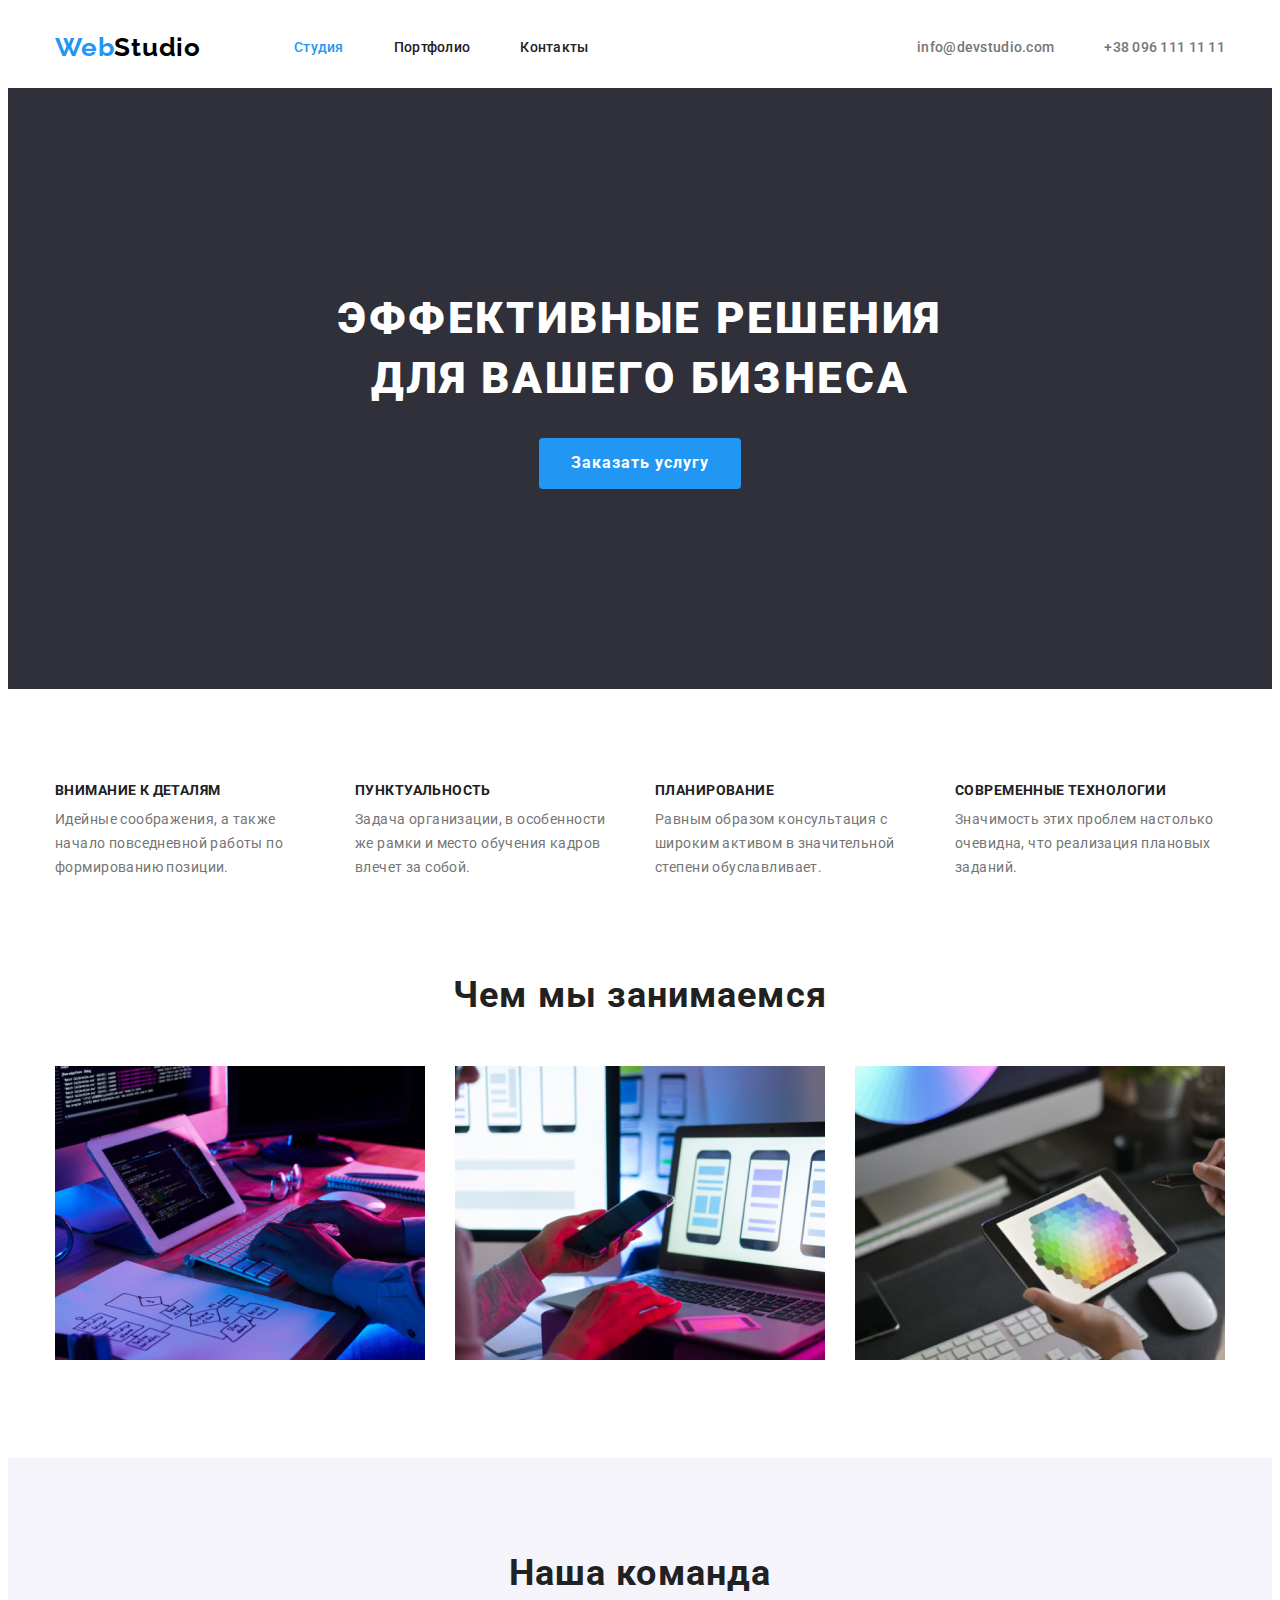
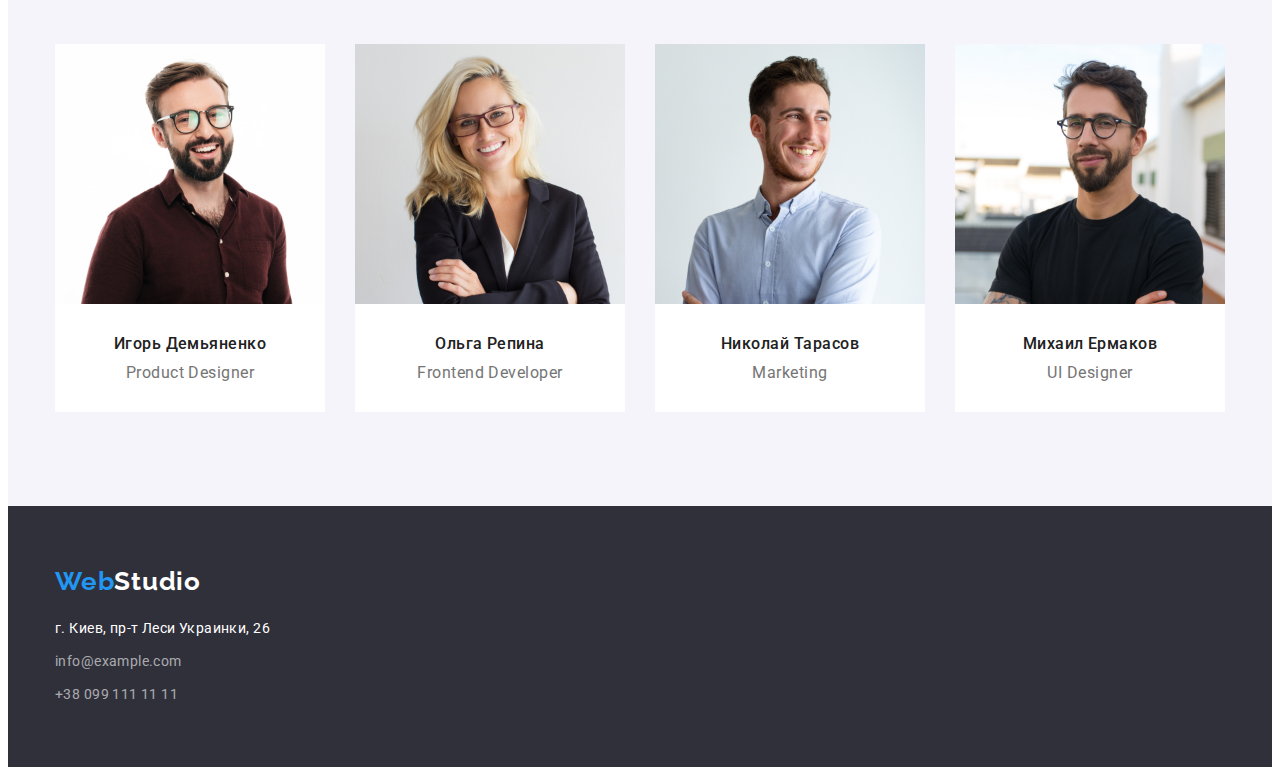
==== index.html @ cf10995a "create hw4" ====
<!DOCTYPE html>
<html lang="ru">
  <head>
    <meta charset="UTF-8" />
    <meta http-equiv="X-UA-Compatible" content="IE=edge" />
    <meta name="viewport" content="width=he, initial-scale=1.0" />
    <title>Document</title>
    <link rel="preconnect" href="https://fonts.googleapis.com" />
    <link rel="preconnect" href="https://fonts.gstatic.com" crossorigin />
    <link
      href="https://fonts.googleapis.com/css2?family=Raleway:wght@700&family=Roboto:wght@400;500;700;900&display=swap"
      rel="stylesheet"
    />
    <link
      rel="stylesheet"
      href="https://cdnjs.cloudflare.com/ajax/libs/modern-normalize/1.1.0/modern-normalize.min.css"
      integrity="sha512-wpPYUAdjBVSE4KJnH1VR1HeZfpl1ub8YT/NKx4PuQ5NmX2tKuGu6U/JRp5y+Y8XG2tV+wKQpNHVUX03MfMFn9Q=="
      crossorigin="anonymous"
      referrerpolicy="no-referrer"
    />
    <link rel="stylesheet" href="./css/styles.css" />
  </head>
  <body>
    <header>
      <div class="container">
        <div class="page-head">
          <nav class="site-nav">
            <a class="logo" href=""><span class="web">Web</span>Studio</a>
            <ul class="nav-list">
              <li class="item"><a class="link current" href="">Студия</a></li>
              <li class="item">
                <a class="link" href="./portfolio.html"> Портфолио</a>
              </li>
              <li class="item"><a class="link" href="">Контакты</a></li>
            </ul>
          </nav>

          <ul class="contacts">
            <li class="item">
              <a class="link" href="mailto:info@devstudio.com"
                >info@devstudio.com</a
              >
            </li>
            <li class="item">
              <a class="link" href="tel:+380961111111">+38 096 111 11 11</a>
            </li>
          </ul>
        </div>
      </div>
    </header>
    <!--Герой-->
    <main>
      <section class="hero">
        <div class="container">
          <h1>Эффективные решения для вашего бизнеса</h1>
          <button class="button" type="button">Заказать услугу</button>
        </div>
      </section>
      <!--Особенности-->
      <section class="section">
        <div class="container">
          <h2 class="uniq">Особенности</h2>
          <ul>
            <div class="uniq-list">
              <li class="item">
                <h3 class="uniqenes">Внимание к деталям</h3>
                <p class="uniqenes-line">
                  Идейные соображения, а также начало повседневной работы по
                  формированию позиции.
                </p>
              </li>
              <li class="item">
                <h3 class="uniqenes">Пунктуальность</h3>
                <p class="uniqenes-line">
                  Задача организации, в особенности же рамки и место обучения
                  кадров влечет за собой.
                </p>
              </li>
              <li class="item">
                <h3 class="uniqenes">Планирование</h3>
                <p class="uniqenes-line">
                  Равным образом консультация с широким активом в значительной
                  степени обуславливает.
                </p>
              </li>
              <li class="item">
                <h3 class="uniqenes">Современные технологии</h3>
                <p class="uniqenes-line">
                  Значимость этих проблем настолько очевидна, что реализация
                  плановых заданий.
                </p>
              </li>
            </div>
          </ul>
        </div>
      </section>
      <!-- Чем занимаемся -->
      <section class="we-do">
        <div class="container">
          <h2>Чем мы занимаемся</h2>
          <ul class="do-list">
            <li class="item">
              <img src="./images/box1.png" alt="анализуем" width="370" />
            </li>
            <li class="item">
              <img src="./images/box2.png" alt="делаем" width="370" />
            </li>
            <li class="item">
              <img src="./images/box3.png" alt="выбираем" width="370" />
            </li>
          </ul>
        </div>
      </section>
      <!--команда  -->
      <section class="team section">
        <div class="container">
          <h2 class="our-team">Наша команда</h2>
          <ul class="team-list">
            <li class="team-item">
              <img src="./images/img.jpg" alt="Игорь Демьяненко" width="270" />
              <div class="team-card">
                <h3 class="names">Игорь Демьяненко</h3>
                <p class="prof">Product Designer</p>
              </div>
            </li>
            <li class="team-item">
              <img src="./images/img1.jpg" alt="Ольга Репина" width="270" />
              <div class="team-card">
                <h3 class="names">Ольга Репина</h3>
                <p class="prof">Frontend Developer</p>
              </div>
            </li>
            <li class="team-item">
              <img
                src="./images/img(2).jpg"
                alt="Николай Тарасов"
                width="270"
              />
              <div class="team-card">
                <h3 class="names">Николай Тарасов</h3>
                <p class="prof">Marketing</p>
              </div>
            </li>
            <li class="team-item">
              <img src="./images/img(3).jpg" alt="Михаил Ермаков" width="270" />
              <div class="team-card">
                <h3 class="names">Михаил Ермаков</h3>
                <p class="prof">UI Designer</p>
              </div>
            </li>
          </ul>
        </div>
      </section>
    </main>

    <!-- Футер -->

    <footer class="site-footer">
      <div class="container">
        <a class="logo footer" href=""
          ><span class="web">Web</span><span class="studio">Studio</span>
        </a>
        <address>
          <ul class="addres-nav">
            <li class="item">
              <a
                class="link"
                href="https://www.google.com/maps/place/бульвар+Лесі+Українки,+26,+Київ,+02000/@50.4265807,30.5361971,17z/data=!4m13!1m7!3m6!1s0x40d4cf0e033ecbe9:0x57a4dffefec77da0!2z0LHRg9C70YzQstCw0YAg0JvQtdGB0ZYg0KPQutGA0LDRl9C90LrQuCwgMjYsINCa0LjRl9CyLCAwMjAwMA!3b1!8m2!3d50.4265807!4d30.5383858!3m4!1s0x40d4cf0e033ecbe9:0x57a4dffefec77da0!8m2!3d50.4265807!4d30.5383858"
                ><span class="map"> г. Киев, пр-т Леси Украинки, 26</span></a
              >
            </li>
            <li class="item">
              <a class="link" href="mailto:info@example.com"
                >info@example.com</a
              >
            </li>
            <li class="item">
              <a class="link" href="tel:+380991111111">+38 099 111 11 11</a>
            </li>
          </ul>
        </address>
      </div>
    </footer>
  </body>
</html>
---- css/styles.css ----
/* main colors 

background: #FFFFFF;- основний колір фону
background: #F5F4FA; - додатковий колір фону
background: #2F303A; - accent колір фону
color: #212121; - key color of text
background: #2196F3; - hover color
background: #FFFFFF; - third-class text color
background:  #757575; - secondary text color
*/

:root {
  --primary-text-color: #212121;
  --secondary-text-color: #757575;
  --primary-bgc-color: #ffffff;
  --accent-color: #2196f3;
  --accent-bg-color: #2f303a;
}

body {
  background-color: var(--primary-bgc-color);
  color: #212121;

  font-family: "Roboto", sans-serif;
  font-style: normal;
}

.container {
  margin-left: auto;
  margin-right: auto;
  width: 1170px;
  /* outline: 1px solid magenta; */
}

/* HEADER */

.page-head,
.site-nav {
  display: flex;
  align-items: center;
}

.logo {
  color: #000000;

  font-family: "Raleway";
  font-weight: 700;
  font-size: 26px;
  line-height: 1.2;
  letter-spacing: 0.03em;

  text-decoration: none;
}

.web {
  color: var(--accent-color);
}

.studio {
  color: #fff;
}

ul {
  list-style: none;
  margin-top: 0;
  margin-bottom: 0;
  padding: 0;
}
.nav-list {
  display: flex;
  margin-left: 93px;
}

.nav-list,
.contacts {
  font-weight: 500;
  font-size: 14px;
  line-height: 1.14;
  letter-spacing: 0.02em;
}

.nav-list .link {
  display: block;
  padding-top: 32px;
  padding-bottom: 32px;
  color: var(--primary-text-color);
  text-decoration: none;
}

.nav-list .item:not(:last-child) {
  margin-right: 50px;
}

.nav-list .link.current {
  color: var(--accent-color);
}

.contacts {
  display: flex;
  margin-left: auto;
}

.contacts .item + .item {
  margin-left: 50px;
}

.contacts .link {
  display: block;
  padding-top: 32px;
  padding-bottom: 32px;

  color: var(--secondary-text-color);
  text-decoration: none;
}

.link:hover,
.link:focus {
  color: var(--accent-color);
}

/* HERO SECTION */

.hero {
  background-color: var(--accent-bg-color);

  padding: 200px 0px;
  text-align: center;
}

.button {
  display: inline-block;
  background-color: var(--accent-color);
  color: #fff;

  font-family: inherit;
  font-weight: 700;
  font-size: 16px;
  line-height: 1.9;

  text-align: center;
  letter-spacing: 0.06em;

  border-radius: 4px;
  min-width: 200px;
  padding: 10px 32px;

  cursor: pointer;
  border: transparent;
}

.button:hover,
.button:focus {
  background-color: #fff;
  color: var(--accent-color);
}

h1 {
  color: #fff;

  width: 696px;
  font-weight: 900;
  font-size: 44px;
  line-height: 1.37;

  letter-spacing: 0.06em;
  text-transform: uppercase;

  margin-top: 0;
  margin-bottom: 30px;
  margin-left: auto;
  margin-right: auto;
}

/* uniq-section */

.uniq-list {
  display: flex;
}

h3.uniqenes {
  margin-top: 0;
  margin-bottom: 10px;
}

p.uniqenes-line {
  margin-top: 0;
  margin-bottom: 0;
}

.uniqenes {
  font-weight: 700;
  font-size: 14px;
  line-height: 1.1;
  letter-spacing: 0.03em;
  text-transform: uppercase;
}

.uniqenes-line {
  color: var(--secondary-text-color);

  font-size: 14px;
  line-height: 1.7;
  letter-spacing: 0.03em;
}

h2 {
  font-weight: 700;
  font-size: 36px;
  line-height: 42px;
  text-align: center;
  letter-spacing: 0.03em;

  margin-top: 0;
  margin-bottom: 50px;
}

.uniq {
  position: absolute;
  width: 1px;
  height: 1px;
  margin: -1px;
  border: 0;
  padding: 0;
  white-space: nowrap;
  clip-path: inset(100%);
  clip: rect(0 0 0 0);
  overflow: hidden;
}

.section {
  padding-top: 94px;
  padding-bottom: 94px;
}

.uniq-list .item {
  width: 270px;
}

.uniq-list .item:not(:last-child) {
  margin-right: 30px;
}

/* WHAT WE DO SECTION */

.we-do {
  padding-bottom: 94px;
}

.do-list {
  display: flex;
}

.do-list .item:not(:last-child) {
  margin-right: 30px;
}

/* TEAM */

.team {
  background-color: #f5f4fa;
  padding-top: 94px;
  padding-bottom: 94px;
}

.team-list {
  display: flex;
  text-align: center;
}

.team-item:not(:last-child) {
  margin-right: 30px;
}

.names {
  font-weight: 500;
  font-size: 16px;
  line-height: 1.2;
  letter-spacing: 0.03em;

  margin-top: 0;
  margin-bottom: 10px;
}

.prof {
  color: var(--secondary-text-color);

  font-size: 16px;
  line-height: 1.2;
  letter-spacing: 0.03em;

  margin-top: 0;
  margin-bottom: 0;
}

.team-card {
  background-color: #fff;
  width: 270px;
  padding-top: 30px;
  padding-bottom: 30px;
}

.team-item img {
  display: block;
  max-width: 100%;
  height: auto;
}

/*  Footer */

.site-footer {
  background-color: var(--accent-bg-color);
  padding-top: 60px;
  padding-bottom: 60px;
}

.logo.footer {
  display: block;
  /* padding-top: 60px; */
  margin-bottom: 20px;
}

.addres-nav .item + .item {
  margin-top: 9px;
}

.addres-nav .link {
  color: rgba(255, 255, 255, 0.6);

  font-style: normal;
  font-size: 14px;
  line-height: 1.7;
  letter-spacing: 0.03em;
  text-decoration: none;
}

.addres-nav .link:hover,
.addres-nav .link:focus {
  color: var(--accent-color);
}

.map {
  color: #fff;
}
.map:hover,
.map:focus {
  color: var(--accent-color);
}
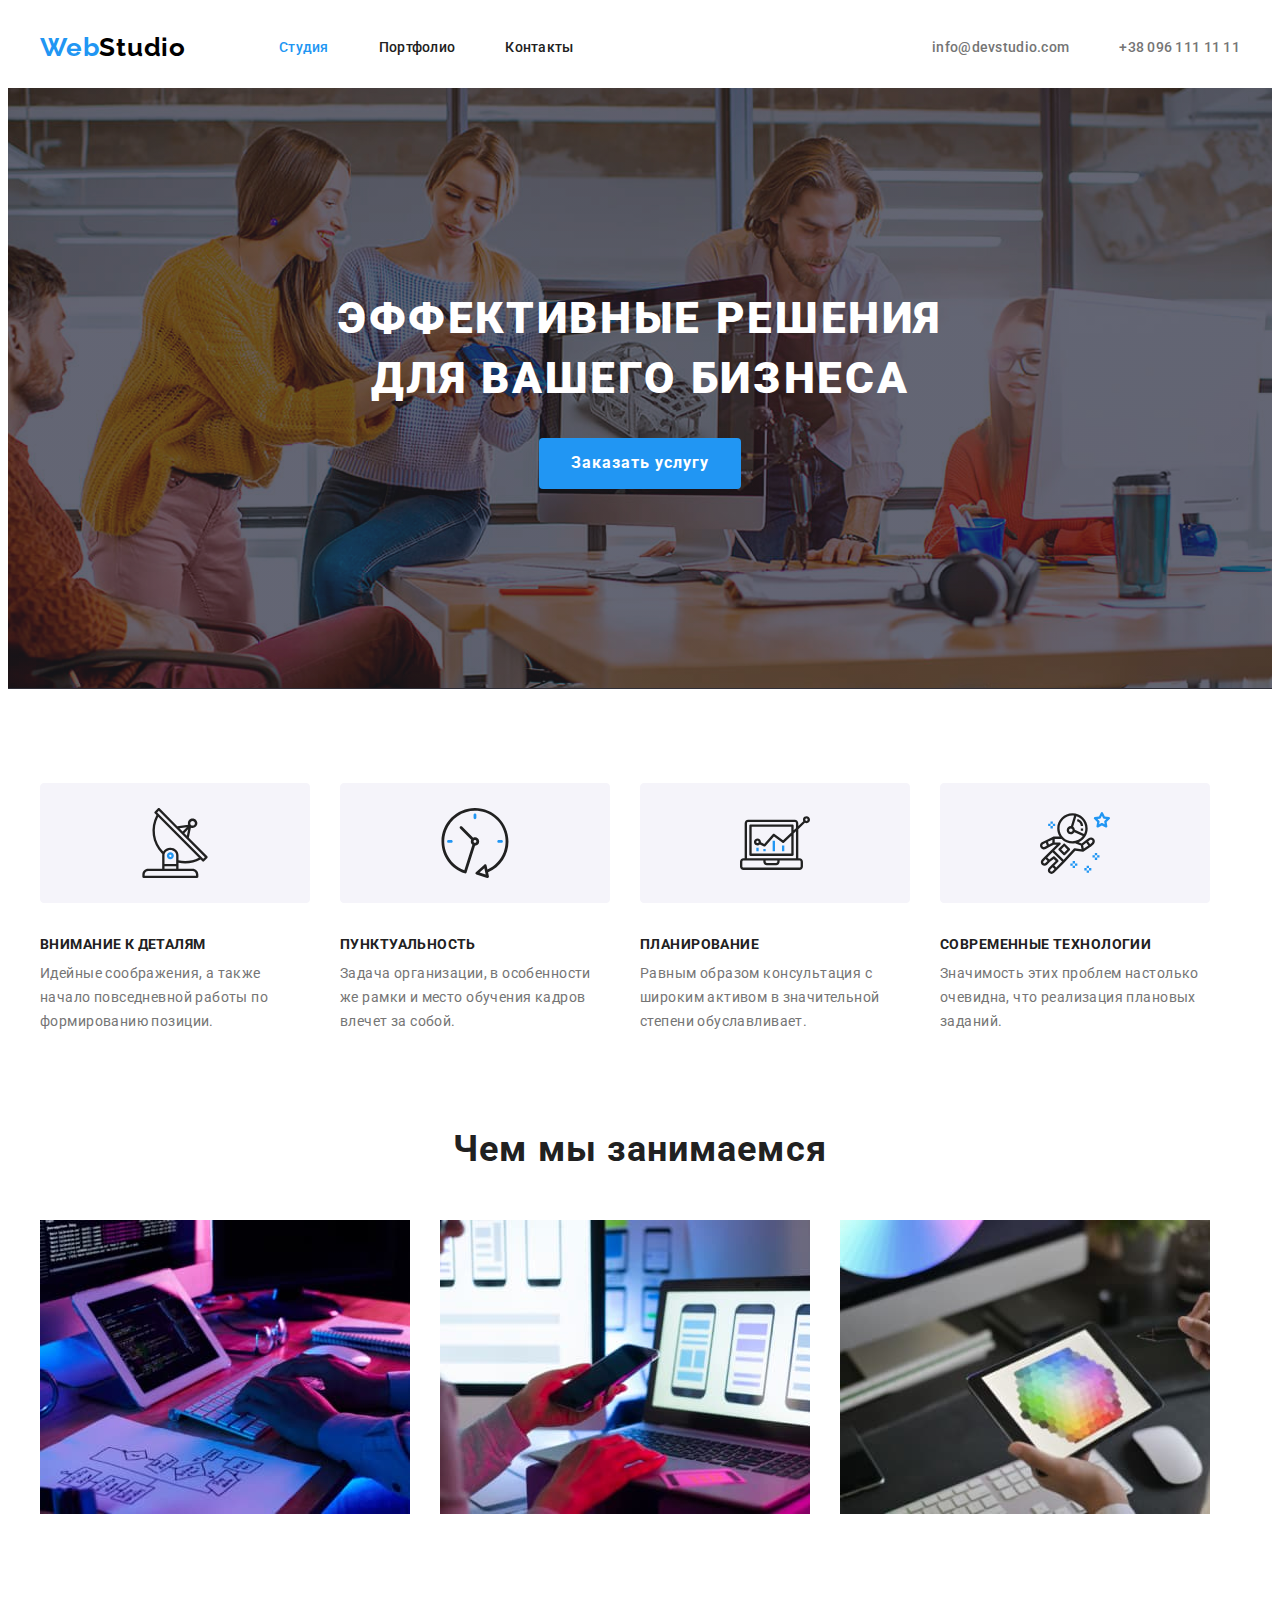
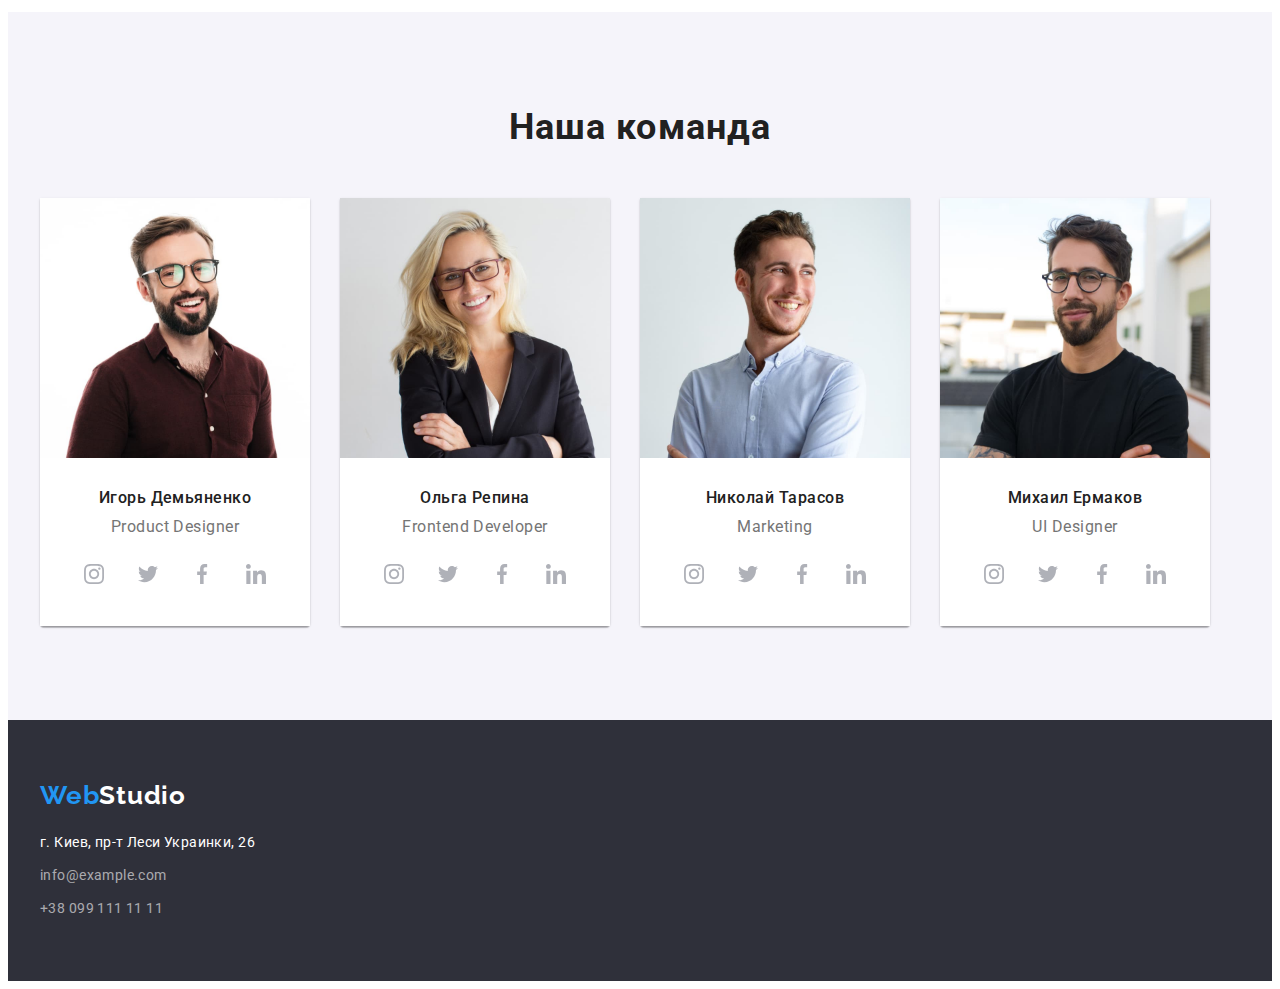
==== commit 9e47b700: "add team icons" ====
--- a/index.html
+++ b/index.html
@@ -59,10 +59,13 @@
       <!--Особенности-->
       <section class="section">
         <div class="container">
-          <h2 class="uniq">Особенности</h2>
+          <h2 class="uniq studio">Особенности</h2>
           <ul>
             <div class="uniq-list">
               <li class="item">
+                <svg class="icon-uniq">
+                  <use href="./images/symbol.svg#icon-antena"></use>
+                </svg>
                 <h3 class="uniqenes">Внимание к деталям</h3>
                 <p class="uniqenes-line">
                   Идейные соображения, а также начало повседневной работы по
@@ -70,6 +73,9 @@
                 </p>
               </li>
               <li class="item">
+                <svg class="icon-uniq">
+                  <use href="./images/symbol.svg#icon-clock"></use>
+                </svg>
                 <h3 class="uniqenes">Пунктуальность</h3>
                 <p class="uniqenes-line">
                   Задача организации, в особенности же рамки и место обучения
@@ -77,6 +83,9 @@
                 </p>
               </li>
               <li class="item">
+                <svg class="icon-uniq">
+                  <use href="./images/symbol.svg#icon-laptop"></use>
+                </svg>
                 <h3 class="uniqenes">Планирование</h3>
                 <p class="uniqenes-line">
                   Равным образом консультация с широким активом в значительной
@@ -84,6 +93,9 @@
                 </p>
               </li>
               <li class="item">
+                <svg class="icon-uniq">
+                  <use href="./images/symbol.svg#icon-astronaut"></use>
+                </svg>
                 <h3 class="uniqenes">Современные технологии</h3>
                 <p class="uniqenes-line">
                   Значимость этих проблем настолько очевидна, что реализация
@@ -94,19 +106,20 @@
           </ul>
         </div>
       </section>
+
       <!-- Чем занимаемся -->
       <section class="we-do">
         <div class="container">
           <h2>Чем мы занимаемся</h2>
           <ul class="do-list">
             <li class="item">
-              <img src="./images/box1.png" alt="анализуем" width="370" />
-            </li>
-            <li class="item">
-              <img src="./images/box2.png" alt="делаем" width="370" />
-            </li>
-            <li class="item">
-              <img src="./images/box3.png" alt="выбираем" width="370" />
+              <img src="./images/box-one.jpg" alt="анализуем" width="370" />
+            </li>
+            <li class="item">
+              <img src="./images/box-two.jpg" alt="делаем" width="370" />
+            </li>
+            <li class="item">
+              <img src="./images/box-three.jpg" alt="выбираем" width="370" />
             </li>
           </ul>
         </div>
@@ -117,35 +130,127 @@
           <h2 class="our-team">Наша команда</h2>
           <ul class="team-list">
             <li class="team-item">
-              <img src="./images/img.jpg" alt="Игорь Демьяненко" width="270" />
+              <img src="./images/ihor.jpg" alt="Игорь Демьяненко" width="270" />
               <div class="team-card">
                 <h3 class="names">Игорь Демьяненко</h3>
                 <p class="prof">Product Designer</p>
-              </div>
-            </li>
-            <li class="team-item">
-              <img src="./images/img1.jpg" alt="Ольга Репина" width="270" />
+                <div class="social-media">
+                  <a class="social-link" href="">
+                  <svg class="icon-social">
+                    <use href="./images/symbol.svg#icon-instagram"></use>
+                  </svg>
+                </a>
+                <a href="" class="social-link">
+                  <svg class="icon-social">
+                    <use href="./images/symbol.svg#icon-twitter"></use>
+                  </svg>
+                </a>
+                <a href="" class="social-link">
+                  <svg class="icon-social">
+                    <use href="./images/symbol.svg#icon-facebook"></use>
+                  </svg>
+                </a>
+                <a href="" class="social-link">
+                  <svg class="icon-social">
+                    <use href="./images/symbol.svg#icon-linkedin"></use>
+                  </svg>
+                </a>
+                </div>
+              </div>
+            </li>
+            <li class="team-item">
+              <img src="./images/olga.jpg" alt="Ольга Репина" width="270" />
               <div class="team-card">
                 <h3 class="names">Ольга Репина</h3>
                 <p class="prof">Frontend Developer</p>
+                <div class="social-media">
+                  <a class="social-link" href="">
+                  <svg class="icon-social">
+                    <use href="./images/symbol.svg#icon-instagram"></use>
+                  </svg>
+                </a>
+                <a href="" class="social-link">
+                  <svg class="icon-social">
+                    <use href="./images/symbol.svg#icon-twitter"></use>
+                  </svg>
+                </a>
+                <a href="" class="social-link">
+                  <svg class="icon-social">
+                    <use href="./images/symbol.svg#icon-facebook"></use>
+                  </svg>
+                </a>
+                <a href="" class="social-link">
+                  <svg class="icon-social">
+                    <use href="./images/symbol.svg#icon-linkedin"></use>
+                  </svg>
+                </a>
+                </div>
               </div>
             </li>
             <li class="team-item">
               <img
-                src="./images/img(2).jpg"
+                src="./images/nikolay.jpg"
                 alt="Николай Тарасов"
                 width="270"
               />
               <div class="team-card">
                 <h3 class="names">Николай Тарасов</h3>
                 <p class="prof">Marketing</p>
-              </div>
-            </li>
-            <li class="team-item">
-              <img src="./images/img(3).jpg" alt="Михаил Ермаков" width="270" />
+                 <div class="social-media">
+                  <a class="social-link" href="">
+                  <svg class="icon-social">
+                    <use href="./images/symbol.svg#icon-instagram"></use>
+                  </svg>
+                </a>
+                <a href="" class="social-link">
+                  <svg class="icon-social">
+                    <use href="./images/symbol.svg#icon-twitter"></use>
+                  </svg>
+                </a>
+                <a href="" class="social-link">
+                  <svg class="icon-social">
+                    <use href="./images/symbol.svg#icon-facebook"></use>
+                  </svg>
+                </a>
+                <a href="" class="social-link">
+                  <svg class="icon-social">
+                    <use href="./images/symbol.svg#icon-linkedin"></use>
+                  </svg>
+                </a>
+                </div>
+              </div>
+            </li>
+            <li class="team-item">
+              <img
+                src="./images/michael.jpg"
+                alt="Михаил Ермаков"
+                width="270"
+              />
               <div class="team-card">
                 <h3 class="names">Михаил Ермаков</h3>
                 <p class="prof">UI Designer</p>
+                 <div class="social-media">
+                  <a class="social-link" href="">
+                  <svg class="icon-social">
+                    <use href="./images/symbol.svg#icon-instagram"></use>
+                  </svg>
+                </a>
+                <a href="" class="social-link">
+                  <svg class="icon-social">
+                    <use href="./images/symbol.svg#icon-twitter"></use>
+                  </svg>
+                </a>
+                <a href="" class="social-link">
+                  <svg class="icon-social">
+                    <use href="./images/symbol.svg#icon-facebook"></use>
+                  </svg>
+                </a>
+                <a href="" class="social-link">
+                  <svg class="icon-social">
+                    <use href="./images/symbol.svg#icon-linkedin"></use>
+                  </svg>
+                </a>
+                </div>
               </div>
             </li>
           </ul>
--- a/css/styles.css
+++ b/css/styles.css
@@ -15,6 +15,9 @@
   --primary-bgc-color: #ffffff;
   --accent-color: #2196f3;
   --accent-bg-color: #2f303a;
+  --third-class-text-color: #ffffff;
+  --secondary-bgc: #f5f4fa;
+  --social-link-color: #afb1b8;
 }
 
 body {
@@ -28,11 +31,16 @@
 .container {
   margin-left: auto;
   margin-right: auto;
-  width: 1170px;
-  /* outline: 1px solid magenta; */
+  width: 1200px;
+  padding-left: 15px;
+  padding-right: 15px;
 }
 
 /* HEADER */
+
+.portfolio-header {
+  border-bottom: 1px solid #ececec;
+}
 
 .page-head,
 .site-nav {
@@ -57,7 +65,7 @@
 }
 
 .studio {
-  color: #fff;
+  color: var(--third-class-text-color);
 }
 
 ul {
@@ -121,7 +129,17 @@
 /* HERO SECTION */
 
 .hero {
+  background-image: linear-gradient(
+      to right,
+      rgba(47, 48, 58, 0.4),
+      rgba(47, 48, 58, 0.4)
+    ),
+    url(../images/bgimage.png);
   background-color: var(--accent-bg-color);
+
+  background-repeat: no-repeat;
+  background-size: 1600px;
+  background-position: 50% 50%;
 
   padding: 200px 0px;
   text-align: center;
@@ -130,7 +148,7 @@
 .button {
   display: inline-block;
   background-color: var(--accent-color);
-  color: #fff;
+  color: var(--third-class-text-color);
 
   font-family: inherit;
   font-weight: 700;
@@ -150,12 +168,11 @@
 
 .button:hover,
 .button:focus {
-  background-color: #fff;
-  color: var(--accent-color);
+  background-color: #188ce8;
 }
 
 h1 {
-  color: #fff;
+  color: var(--third-class-text-color);
 
   width: 696px;
   font-weight: 900;
@@ -212,6 +229,12 @@
 
   margin-top: 0;
   margin-bottom: 50px;
+}
+
+.icon-uniq {
+  width: 270px;
+  height: 120px;
+  margin-bottom: 30px;
 }
 
 .uniq {
@@ -257,7 +280,7 @@
 /* TEAM */
 
 .team {
-  background-color: #f5f4fa;
+  background-color: var(--secondary-bgc);
   padding-top: 94px;
   padding-bottom: 94px;
 }
@@ -293,10 +316,16 @@
 }
 
 .team-card {
-  background-color: #fff;
+  background-color: var(--primary-bgc-color);
   width: 270px;
   padding-top: 30px;
   padding-bottom: 30px;
+}
+
+.team-item {
+  box-shadow: 0px 1px 3px rgba(0, 0, 0, 0.12), 0px 1px 1px rgba(0, 0, 0, 0.14),
+    0px 2px 1px rgba(0, 0, 0, 0.2);
+  border-radius: 0px 0px 4px 4px;
 }
 
 .team-item img {
@@ -305,6 +334,171 @@
   height: auto;
 }
 
+.social-media {
+  display: flex;
+  font-display: row;
+  justify-content: center;
+  align-items: center;
+}
+
+.social-link {
+  color: var(--social-link-color);
+  margin-top: 16px;
+  width: 44px;
+  height: 44px;
+  border-radius: 50%;
+
+}
+
+.social-link + .social-link {
+  margin-left: 10px;
+}
+
+.social-link:hover {
+  color:var(--third-class-text-color);
+  background-color: var(--accent-color);
+}
+
+.icon-social {
+  width: 20px;
+  height: 20px;
+  fill: currentColor;
+  margin: 12px;
+}
+
+
+.social-link:hover .icon-social {
+  fill: currentColor;
+}
+
+
+/* PORTFOLIO */
+ul {
+  list-style: none;
+}
+
+.our-progects {
+  padding-top: 94px;
+  padding-bottom: 94px;
+}
+
+h1.progect-title {
+  position: absolute;
+  width: 1px;
+  height: 1px;
+  margin: -1px;
+  border: 0;
+  padding: 0;
+  white-space: nowrap;
+  clip-path: inset(100%);
+  clip: rect(0 0 0 0);
+  overflow: hidden;
+}
+
+.portfolio-buttons {
+  display: flex;
+  justify-content: center;
+  margin-bottom: 50px;
+}
+
+.portfolio-buttons .item:not(:last-child) {
+  margin-right: 8px;
+}
+
+.btn {
+  background-color: var(--secondary-bgc);
+  color: var(--primary-text-color);
+
+  font-family: inherit;
+  font-weight: 500;
+  font-size: 16px;
+  line-height: 1.6;
+  text-align: center;
+  letter-spacing: 0.03em;
+
+  border-radius: 4px;
+  border: transparent;
+
+  padding: 6px 22px;
+
+  cursor: pointer;
+}
+
+.btn:hover,
+.btn:focus {
+  background-color: var(--accent-color);
+  color: var(--third-class-text-color);
+  box-shadow: 0px 3px 1px rgba(0, 0, 0, 0.1), 0px 1px 2px rgba(0, 0, 0, 0.08),
+    0px 2px 2px rgba(0, 0, 0, 0.12);
+}
+
+.progects {
+  margin: 0;
+  padding: 0;
+
+  display: flex;
+  flex-wrap: wrap;
+
+  margin-left: -30px;
+  margin-bottom: -30px;
+}
+
+.progects > .item {
+  flex-basis: calc(100% / 3 - 30px);
+
+  margin-left: 30px;
+  margin-bottom: 30px;
+}
+
+.progects > .item:hover {
+  box-shadow: 0px 1px 1px rgba(0, 0, 0, 0.12), 0px 4px 4px rgba(0, 0, 0, 0.06),
+    1px 4px 6px rgba(0, 0, 0, 0.16);
+}
+
+.progect {
+  font-weight: 700;
+  font-size: 18px;
+  line-height: 2;
+  letter-spacing: 0.06em;
+
+  margin: 0px 0px;
+  width: 370px;
+}
+
+.progect-name {
+  color: var(--secondary-text-color);
+
+  font-size: 16px;
+  line-height: 1.9;
+  letter-spacing: 0.03em;
+
+  margin: 0px 0px;
+  width: 370px;
+}
+
+.group-item {
+  background-color: var(--primary-bgc-color);
+  padding: 20px 24px;
+  width: 370px;
+  height: 110px;
+  border: 1px solid #eeeeee;
+  margin-right: 0;
+}
+.progects img {
+  display: block;
+  height: auto;
+}
+h2.progect {
+  display: inline-block;
+  max-width: 322px;
+  text-align: left;
+}
+
+p.progect-name {
+  display: inline-block;
+  max-width: 322px;
+}
+
 /*  Footer */
 
 .site-footer {
@@ -339,7 +533,7 @@
 }
 
 .map {
-  color: #fff;
+  color: var(--third-class-text-color);
 }
 .map:hover,
 .map:focus {
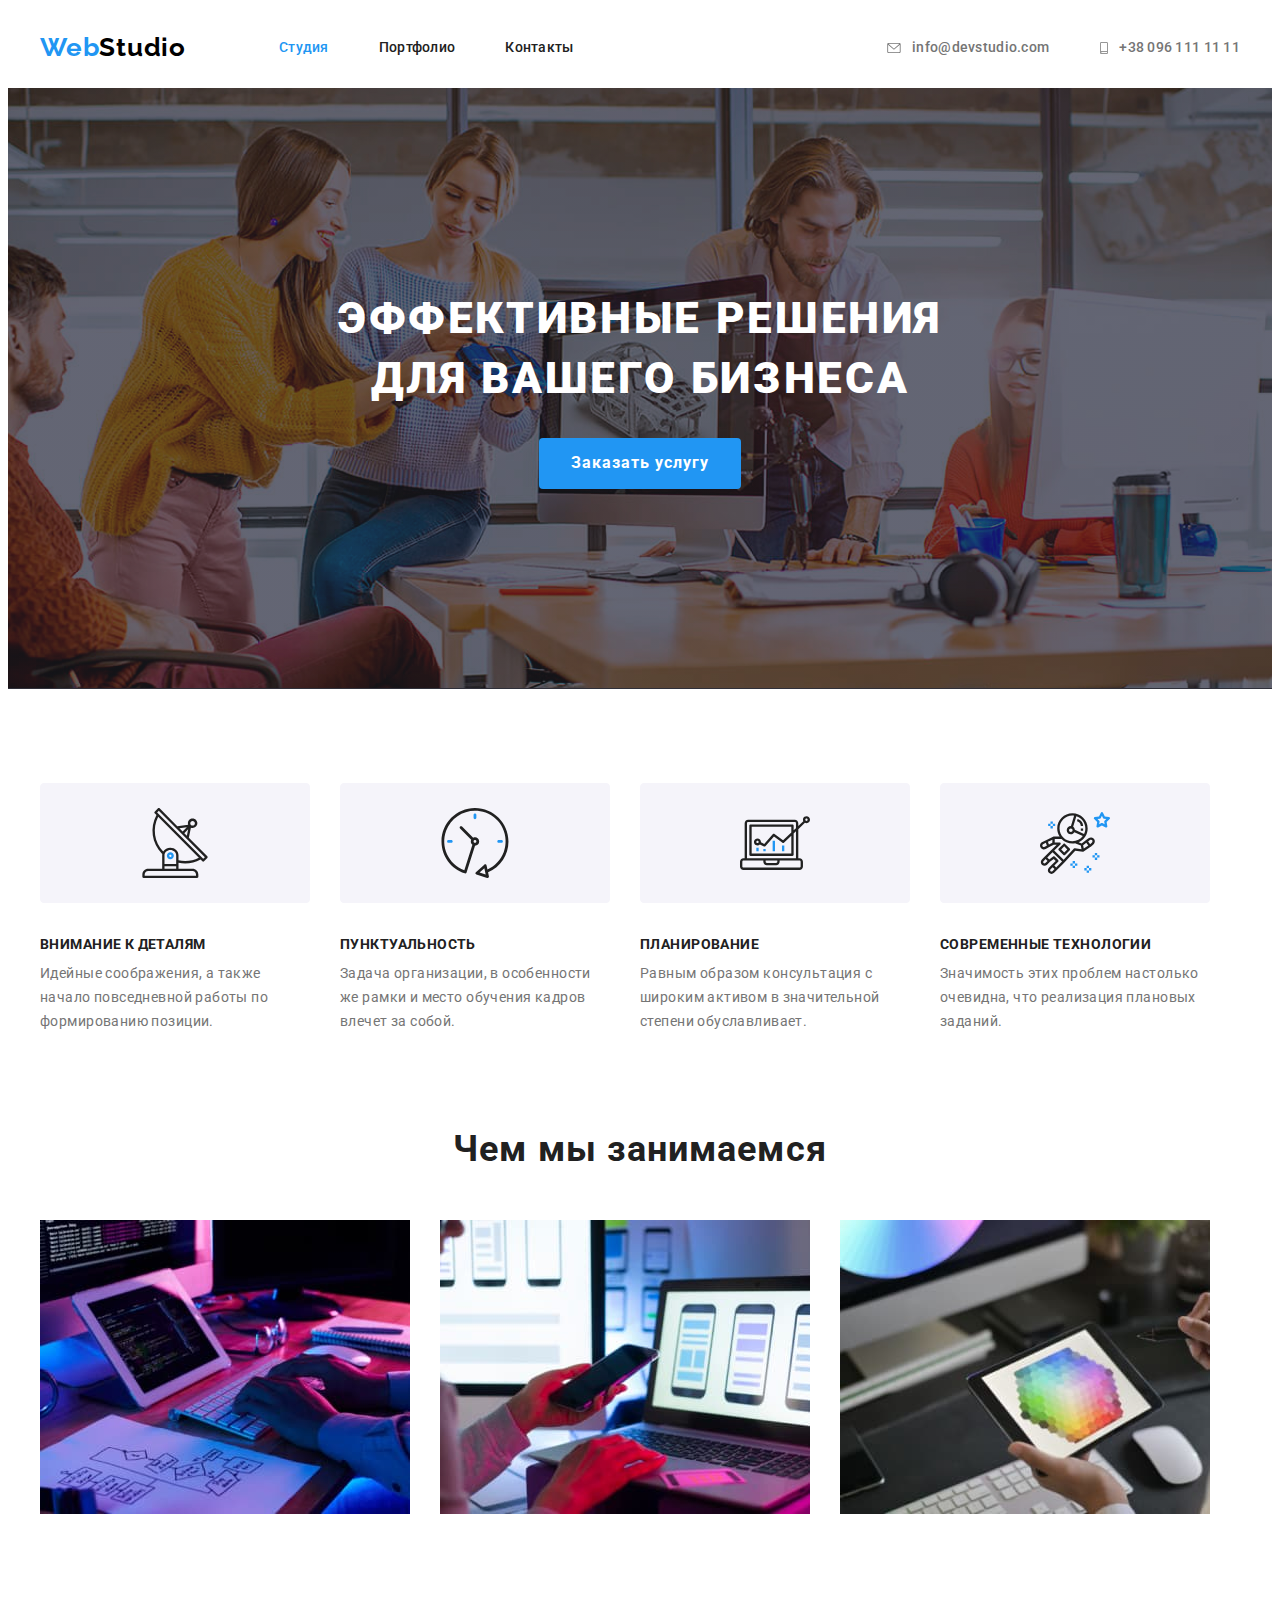
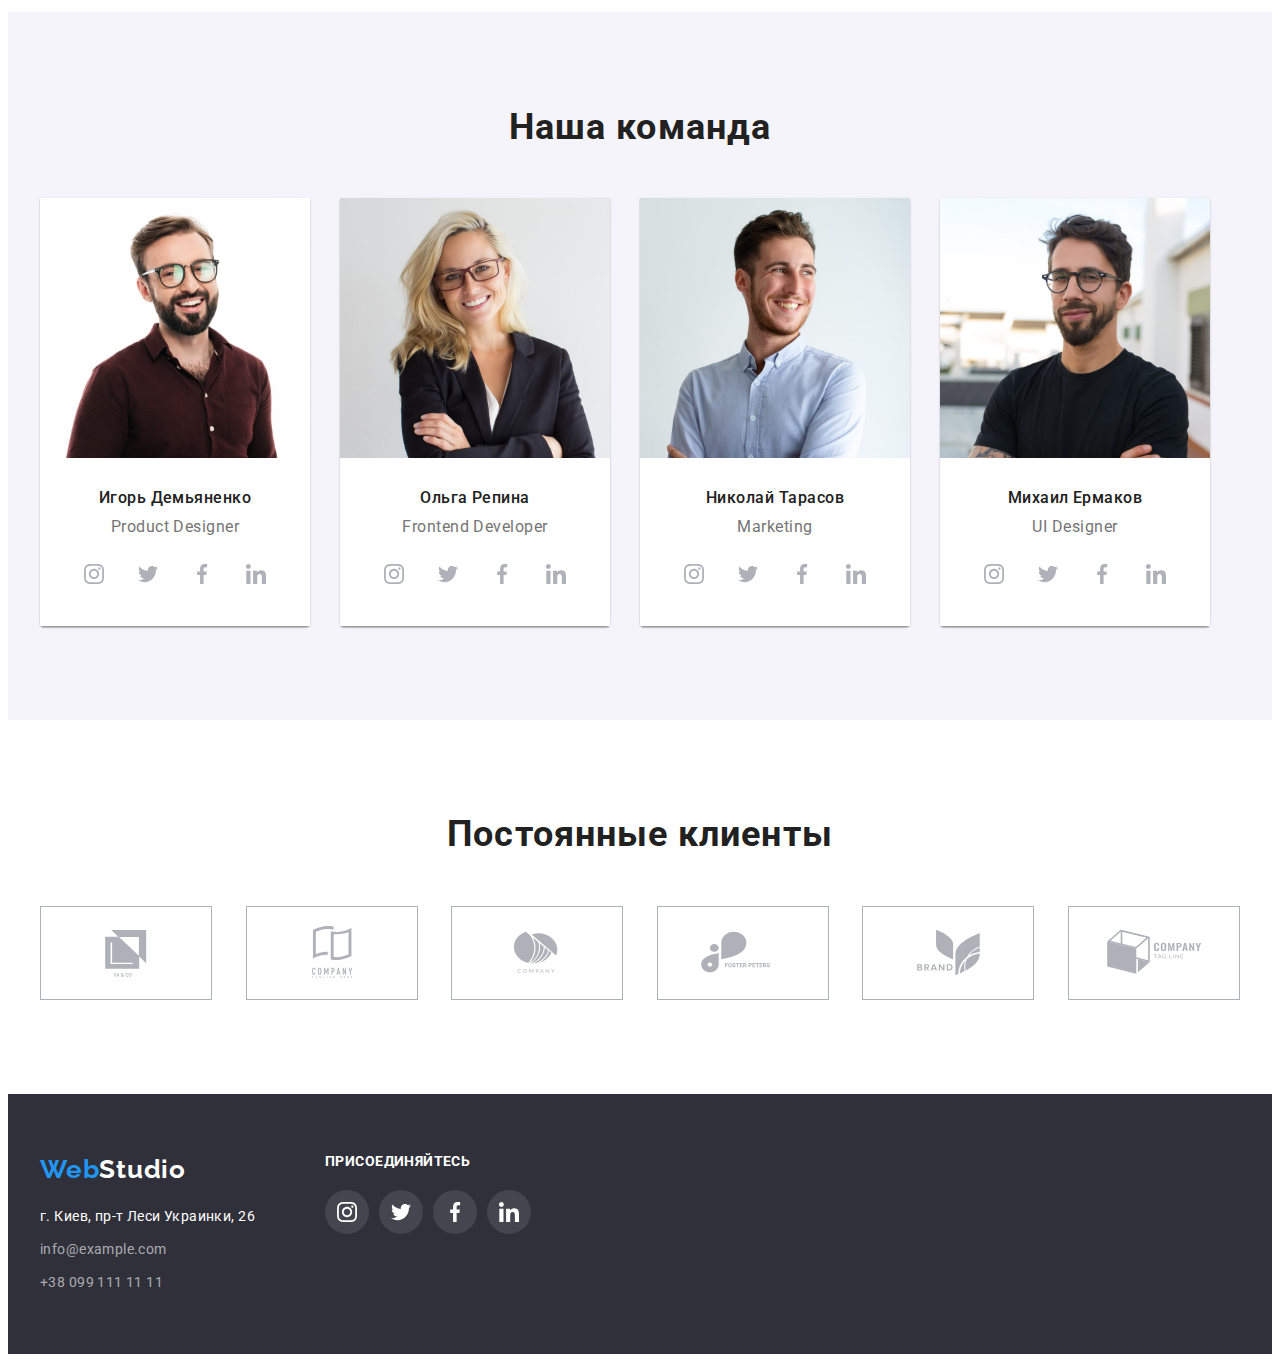
==== commit 7fc251f1: "add all icons" ====
--- a/index.html
+++ b/index.html
@@ -37,12 +37,18 @@
 
           <ul class="contacts">
             <li class="item">
-              <a class="link" href="mailto:info@devstudio.com"
-                >info@devstudio.com</a
-              >
-            </li>
-            <li class="item">
-              <a class="link" href="tel:+380961111111">+38 096 111 11 11</a>
+              <a class="link contacts-link" href="mailto:info@devstudio.com">
+                <svg class="icon-envelope">
+                  <use href="./images/symbol.svg#icon-envelope"></use>
+                </svg>
+                info@devstudio.com</a>
+            </li>
+            <li class="item">
+              <a class="link contacts-link" href="tel:+380961111111">
+                 <svg class="icon-smartphone">
+                  <use href="./images/symbol.svg#icon-smartphone"></use>
+                </svg>
+                +38 096 111 11 11</a>
             </li>
           </ul>
         </div>
@@ -256,13 +262,64 @@
           </ul>
         </div>
       </section>
+      <section class="section">
+        <div class= "container">
+        <h2 class="clients-title">Постоянные клиенты</h2>
+          <ul class="clients-list">
+            <li>
+              <a href="" class="clients-link">
+                  <svg class="icon-clients">
+                    <use href="./images/symbol.svg#icon-client-one"></use>
+                  </svg>
+                </a>
+            </li>
+            <li>
+              <a href="" class="clients-link">
+                  <svg class="icon-clients">
+                    <use href="./images/symbol.svg#icon-client-two"></use>
+                  </svg>
+                </a>
+            </li>
+            <li>
+              <a href="" class="clients-link">
+                  <svg class="icon-clients">
+                    <use href="./images/symbol.svg#icon-client-three"></use>
+                  </svg>
+                </a>
+            </li>
+            <li>
+              <a href="" class="clients-link">
+                  <svg class="icon-clients">
+                    <use href="./images/symbol.svg#icon-client-four"></use>
+                  </svg>
+                </a>
+            </li>
+            <li>
+              <a href="" class="clients-link">
+                  <svg class="icon-clients">
+                    <use href="./images/symbol.svg#icon-client-five"></use>
+                  </svg>
+                </a>
+            </li>
+            <li>
+              <a href="" class="clients-link">
+                  <svg class="icon-clients">
+                    <use href="./images/symbol.svg#icon-client-six"></use>
+                  </svg>
+                </a>
+            </li>
+          </ul>
+        </div>
+
+      </section>
     </main>
 
     <!-- Футер -->
 
     <footer class="site-footer">
-      <div class="container">
-        <a class="logo footer" href=""
+      <div class="container footer">
+        <div class="logo-adress">
+          <a class="logo footer" href=""
           ><span class="web">Web</span><span class="studio">Studio</span>
         </a>
         <address>
@@ -271,18 +328,51 @@
               <a
                 class="link"
                 href="https://www.google.com/maps/place/бульвар+Лесі+Українки,+26,+Київ,+02000/@50.4265807,30.5361971,17z/data=!4m13!1m7!3m6!1s0x40d4cf0e033ecbe9:0x57a4dffefec77da0!2z0LHRg9C70YzQstCw0YAg0JvQtdGB0ZYg0KPQutGA0LDRl9C90LrQuCwgMjYsINCa0LjRl9CyLCAwMjAwMA!3b1!8m2!3d50.4265807!4d30.5383858!3m4!1s0x40d4cf0e033ecbe9:0x57a4dffefec77da0!8m2!3d50.4265807!4d30.5383858"
-                ><span class="map"> г. Киев, пр-т Леси Украинки, 26</span></a
-              >
+                ><span class="map"> г. Киев, пр-т Леси Украинки, 26</span></a>
             </li>
             <li class="item">
               <a class="link" href="mailto:info@example.com"
-                >info@example.com</a
-              >
+                >info@example.com</a>
             </li>
             <li class="item">
               <a class="link" href="tel:+380991111111">+38 099 111 11 11</a>
             </li>
           </ul>
+        </address>
+      </div>
+          <div class="social-box">
+            <h2 class="footer-title">присоединяйтесь</h2>
+           <ul class="icon-footer-list">
+             <li class="social-footer-list">
+                <a href="" class="social-link-footer">
+                    <svg class="icon-social-footer">
+                      <use href="./images/symbol.svg#icon-instagram"></use>
+                    </svg>
+                  </a>
+                  </li>
+                   <li class="social-footer-list">
+            <a href="" class="social-link-footer">
+                    <svg class="icon-social-footer">
+                      <use href="./images/symbol.svg#icon-twitter"></use>
+                    </svg>
+                  </a>
+                  </li>
+                   <li class="social-footer-list">
+            <a href="" class="social-link-footer">
+                    <svg class="icon-social-footer">
+                      <use href="./images/symbol.svg#icon-facebook"></use>
+                    </svg>
+                  </a>
+                  </li>
+                   <li class="social-footer-list">
+            <a href="" class="social-link-footer">
+                    <svg class="icon-social-footer">
+                      <use href="./images/symbol.svg#icon-linkedin"></use>
+                    </svg>
+                  </a>
+             </li>
+           </ul>
+          </div>
         </address>
       </div>
     </footer>
--- a/css/styles.css
+++ b/css/styles.css
@@ -106,14 +106,17 @@
 .contacts {
   display: flex;
   margin-left: auto;
+  align-items: center;
 }
 
 .contacts .item + .item {
   margin-left: 50px;
 }
 
-.contacts .link {
-  display: block;
+.contacts-link {
+  display: flex;
+  align-items: center;
+
   padding-top: 32px;
   padding-bottom: 32px;
 
@@ -126,6 +129,24 @@
   color: var(--accent-color);
 }
 
+.icon-envelope {
+  width: 16px;
+  height: 10px;
+  margin-right: 10px;
+  fill: currentColor;
+}
+
+.icon-smartphone {
+  width: 10px;
+  height: 12px;
+  padding: 0;
+  margin-right: 10px;
+ fill: currentColor;
+}
+
+.contacts-link:hover .icon-envelope {
+  color: currentColor;
+}
 /* HERO SECTION */
 
 .hero {
@@ -281,8 +302,6 @@
 
 .team {
   background-color: var(--secondary-bgc);
-  padding-top: 94px;
-  padding-bottom: 94px;
 }
 
 .team-list {
@@ -347,7 +366,6 @@
   width: 44px;
   height: 44px;
   border-radius: 50%;
-
 }
 
 .social-link + .social-link {
@@ -355,7 +373,7 @@
 }
 
 .social-link:hover {
-  color:var(--third-class-text-color);
+  color: var(--third-class-text-color);
   background-color: var(--accent-color);
 }
 
@@ -366,11 +384,40 @@
   margin: 12px;
 }
 
-
 .social-link:hover .icon-social {
   fill: currentColor;
 }
 
+.clients-title {
+  font-weight: 700;
+  font-size: 36px;
+  line-height: 1.16;
+  text-align: center;
+  letter-spacing: 0.03em;
+  margin-bottom: 50px;
+}
+
+ul.clients-list {
+  display: flex;
+  list-style: none;
+  justify-content: space-between;
+}
+
+.clients-link {
+  color: var(--social-link-color);
+  display: flex;
+}
+
+.icon-clients {
+  width: 170px;
+  height: 92px;
+  fill: currentColor;
+  border: 1px solid currentColor;
+}
+
+.clients-link:hover .icon-clients {
+  color: var(--accent-color);
+}
 
 /* PORTFOLIO */
 ul {
@@ -539,3 +586,50 @@
 .map:focus {
   color: var(--accent-color);
 }
+
+.footer {
+  display: flex;
+}
+
+.logo-adress {
+  margin-right: 70px;
+}
+
+.footer-title {
+  font-weight: 700;
+  font-size: 14px;
+  line-height: 1.14;
+  letter-spacing: 0.03em;
+  text-transform: uppercase;
+  color: var(--third-class-text-color);
+  margin-bottom: 20px;
+  text-align: left;
+}
+
+.icon-footer-list {
+  display: flex;
+}
+
+.social-link-footer {
+  display: inline-block;
+  width: 44px;
+  height: 44px;
+  color: var(--third-class-text-color);
+  background-color: rgba(255, 255, 255, 0.1);
+  border-radius: 50%;
+}
+
+.social-footer-list + .social-footer-list {
+  margin-left: 10px;
+}
+
+.icon-social-footer {
+  width: 20px;
+  height: 20px;
+  fill: currentColor;
+  margin: 12px;
+}
+
+.social-link-footer:hover {
+  background-color: var(--accent-color);
+}
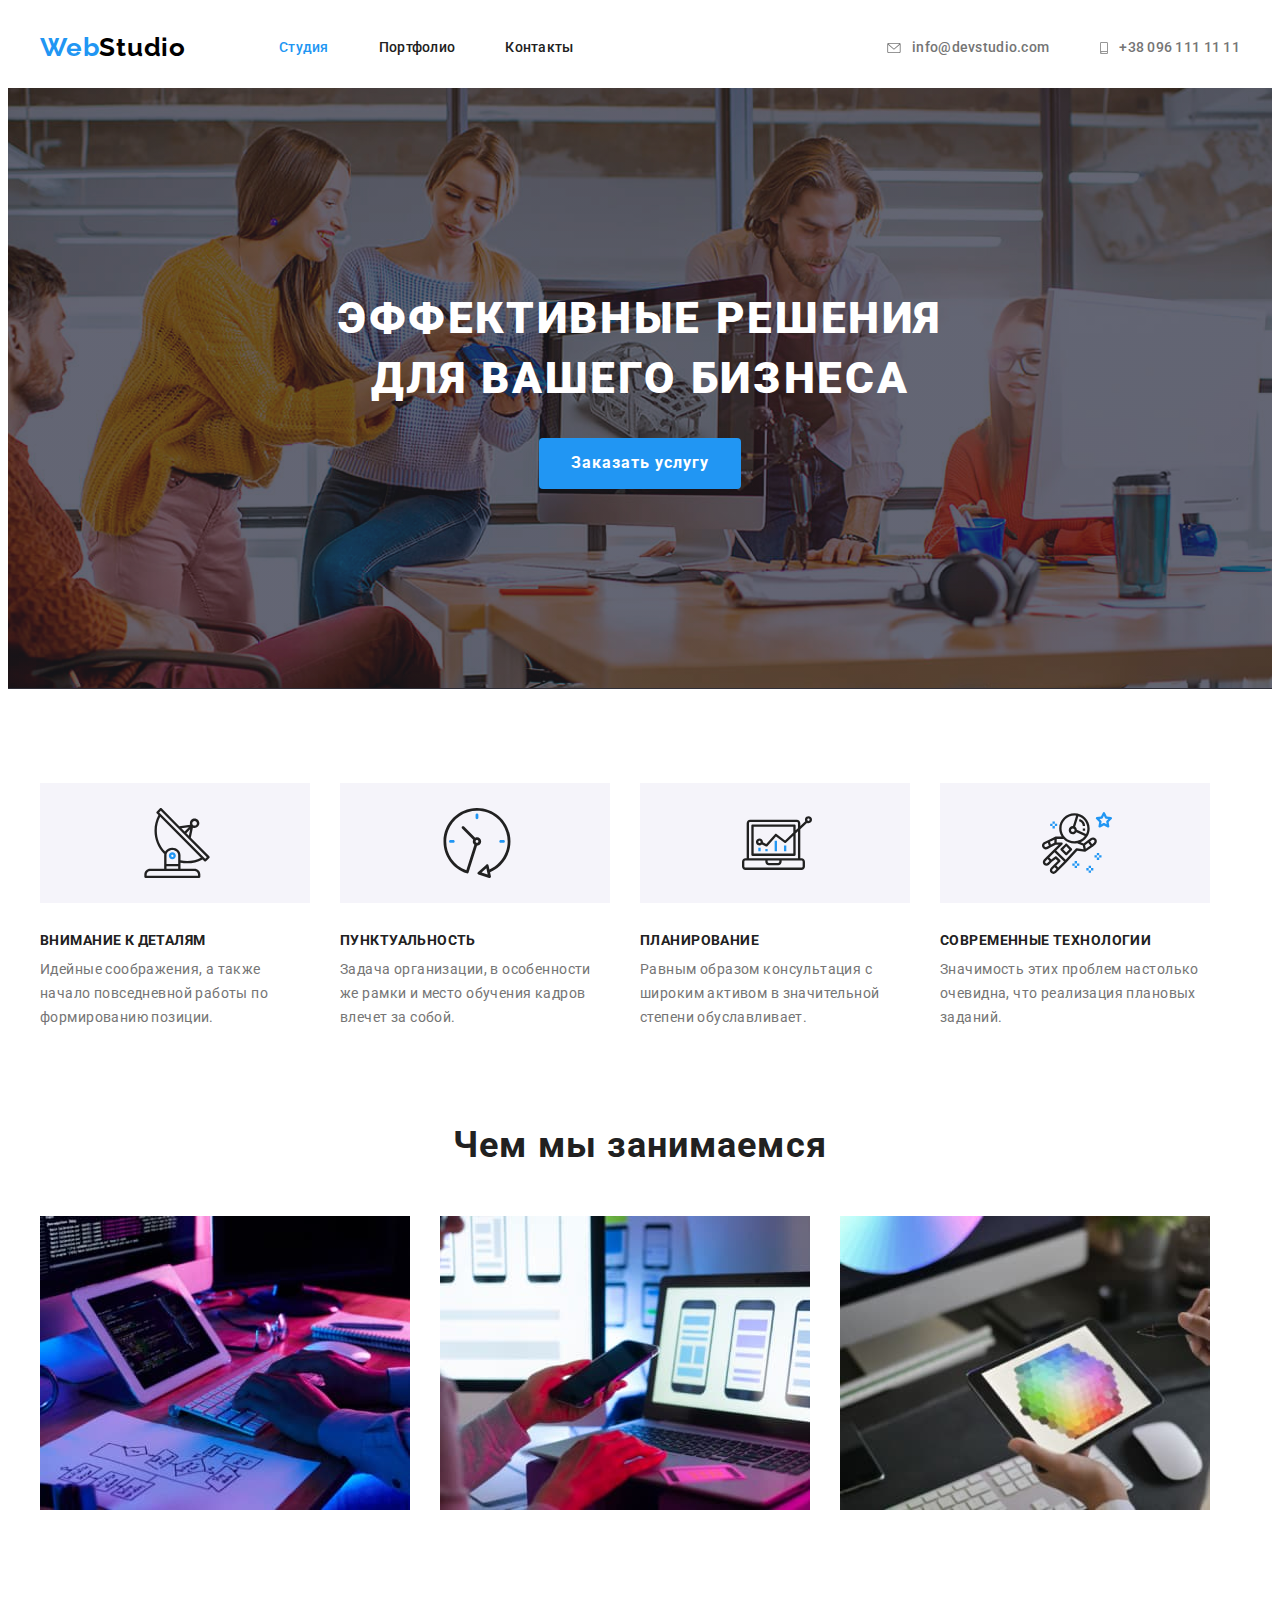
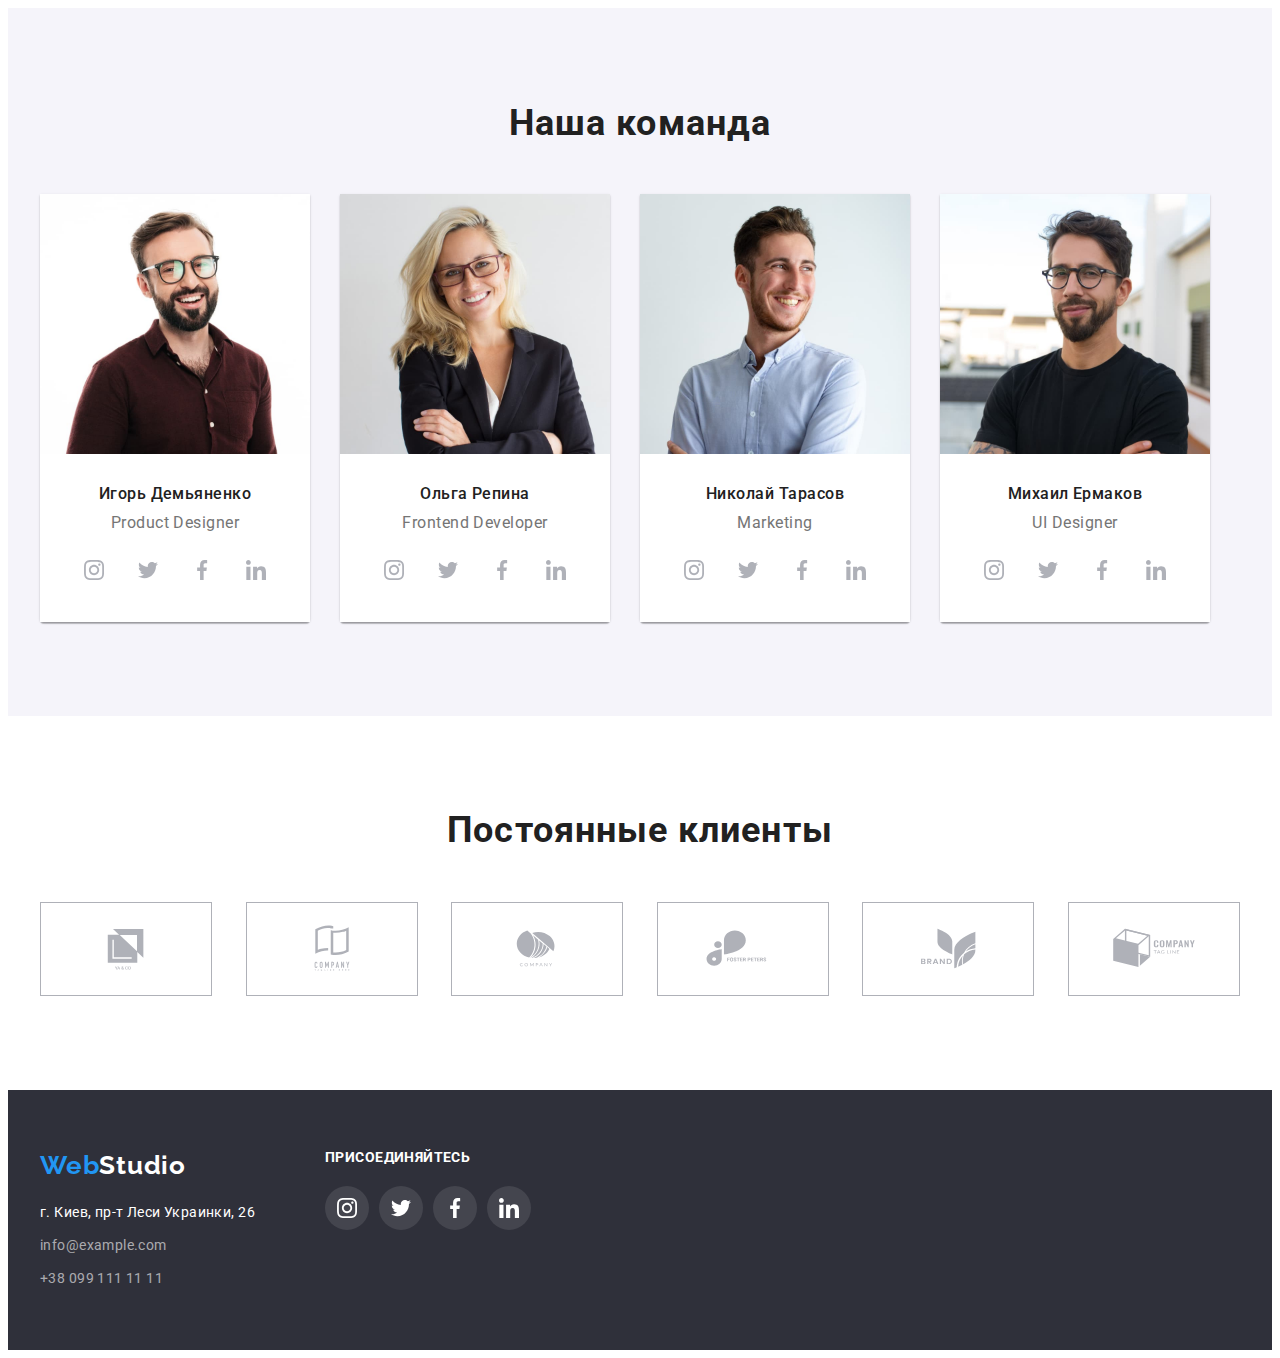
==== commit f08079ca: "adjust icons" ====
--- a/index.html
+++ b/index.html
@@ -38,7 +38,7 @@
           <ul class="contacts">
             <li class="item">
               <a class="link contacts-link" href="mailto:info@devstudio.com">
-                <svg class="icon-envelope">
+                <svg class="icon-envelope" width="16px" height="10px">
                   <use href="./images/symbol.svg#icon-envelope"></use>
                 </svg>
                 info@devstudio.com</a>
@@ -66,12 +66,13 @@
       <section class="section">
         <div class="container">
           <h2 class="uniq studio">Особенности</h2>
-          <ul>
-            <div class="uniq-list">
-              <li class="item">
-                <svg class="icon-uniq">
+          <ul class="uniq-list">
+              <li class="item">
+                <div class="uniq-bg">
+                  <svg class="icon-uniq">
                   <use href="./images/symbol.svg#icon-antena"></use>
                 </svg>
+                </div>
                 <h3 class="uniqenes">Внимание к деталям</h3>
                 <p class="uniqenes-line">
                   Идейные соображения, а также начало повседневной работы по
@@ -79,9 +80,11 @@
                 </p>
               </li>
               <li class="item">
-                <svg class="icon-uniq">
+                <div class="uniq-bg">
+                  <svg class="icon-uniq">
                   <use href="./images/symbol.svg#icon-clock"></use>
                 </svg>
+                </div>
                 <h3 class="uniqenes">Пунктуальность</h3>
                 <p class="uniqenes-line">
                   Задача организации, в особенности же рамки и место обучения
@@ -89,9 +92,11 @@
                 </p>
               </li>
               <li class="item">
-                <svg class="icon-uniq">
-                  <use href="./images/symbol.svg#icon-laptop"></use>
-                </svg>
+                <div class="uniq-bg">
+                  <svg class="icon-uniq">
+                  <use href="./images/symbol.svg#icon-diagram"></use>
+                </svg>
+                </div>
                 <h3 class="uniqenes">Планирование</h3>
                 <p class="uniqenes-line">
                   Равным образом консультация с широким активом в значительной
@@ -99,16 +104,17 @@
                 </p>
               </li>
               <li class="item">
-                <svg class="icon-uniq">
+                <div class="uniq-bg">
+                  <svg class="icon-uniq">
                   <use href="./images/symbol.svg#icon-astronaut"></use>
                 </svg>
+                </div>
                 <h3 class="uniqenes">Современные технологии</h3>
                 <p class="uniqenes-line">
                   Значимость этих проблем настолько очевидна, что реализация
                   плановых заданий.
                 </p>
               </li>
-            </div>
           </ul>
         </div>
       </section>
--- a/css/styles.css
+++ b/css/styles.css
@@ -130,8 +130,8 @@
 }
 
 .icon-envelope {
-  width: 16px;
-  height: 10px;
+  width: 100%;
+  height: 100%;
   margin-right: 10px;
   fill: currentColor;
 }
@@ -141,10 +141,11 @@
   height: 12px;
   padding: 0;
   margin-right: 10px;
- fill: currentColor;
-}
-
-.contacts-link:hover .icon-envelope {
+  fill: currentColor;
+}
+
+.contacts-link:hover .icon-envelope,
+.contacts-link:focus .icon-envelope {
   color: currentColor;
 }
 /* HERO SECTION */
@@ -215,6 +216,13 @@
   display: flex;
 }
 
+.uniq-bg {
+  width: 270px;
+  height: 120px;
+  background-color: var(--secondary-bgc);
+  margin-bottom: 30px;
+}
+
 h3.uniqenes {
   margin-top: 0;
   margin-bottom: 10px;
@@ -253,9 +261,9 @@
 }
 
 .icon-uniq {
-  width: 270px;
-  height: 120px;
-  margin-bottom: 30px;
+  width: 70px;
+  height: 70px;
+  margin: 25px 102.34px;
 }
 
 .uniq {
@@ -372,7 +380,8 @@
   margin-left: 10px;
 }
 
-.social-link:hover {
+.social-link:hover,
+.social-link:focus {
   color: var(--third-class-text-color);
   background-color: var(--accent-color);
 }
@@ -384,7 +393,8 @@
   margin: 12px;
 }
 
-.social-link:hover .icon-social {
+.social-link:hover .icon-social,
+.social-link:focus .icon-social {
   fill: currentColor;
 }
 
@@ -406,20 +416,29 @@
 .clients-link {
   color: var(--social-link-color);
   display: flex;
+  border: 1px solid var(--social-link-color);
+  width: 170px;
+  height: 92px;
 }
 
 .icon-clients {
   width: 170px;
   height: 92px;
   fill: currentColor;
-  border: 1px solid currentColor;
-}
-
-.clients-link:hover .icon-clients {
+  /* margin: 16px 32px; */
+}
+
+.clients-link:hover,
+.clients-link:focus {
+  border: 1px solid var(--accent-color);
+}
+
+.clients-link:hover .icon-clients,
+.clients-link:focus .icon-clients {
   color: var(--accent-color);
 }
-
 /* PORTFOLIO */
+
 ul {
   list-style: none;
 }
@@ -630,6 +649,7 @@
   margin: 12px;
 }
 
-.social-link-footer:hover {
+.social-link-footer:hover,
+.social-link-footer:focus {
   background-color: var(--accent-color);
 }
